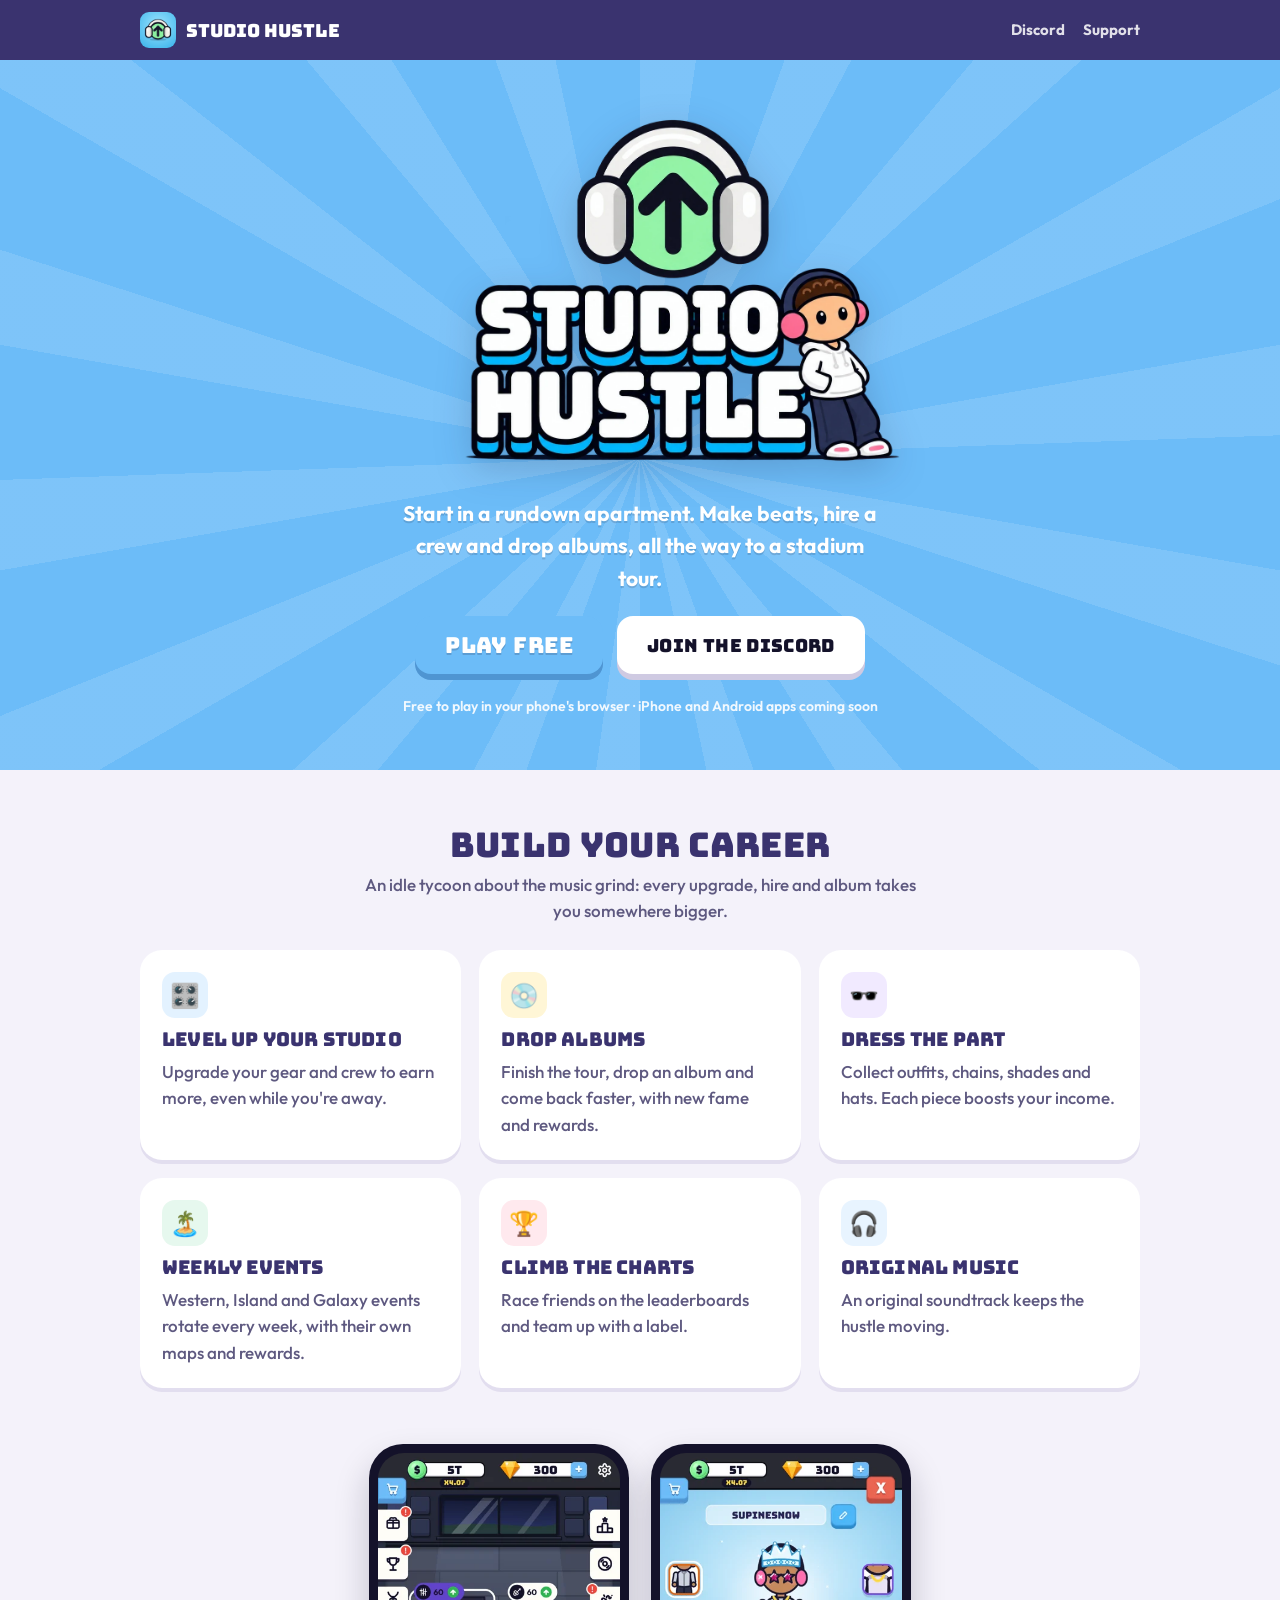
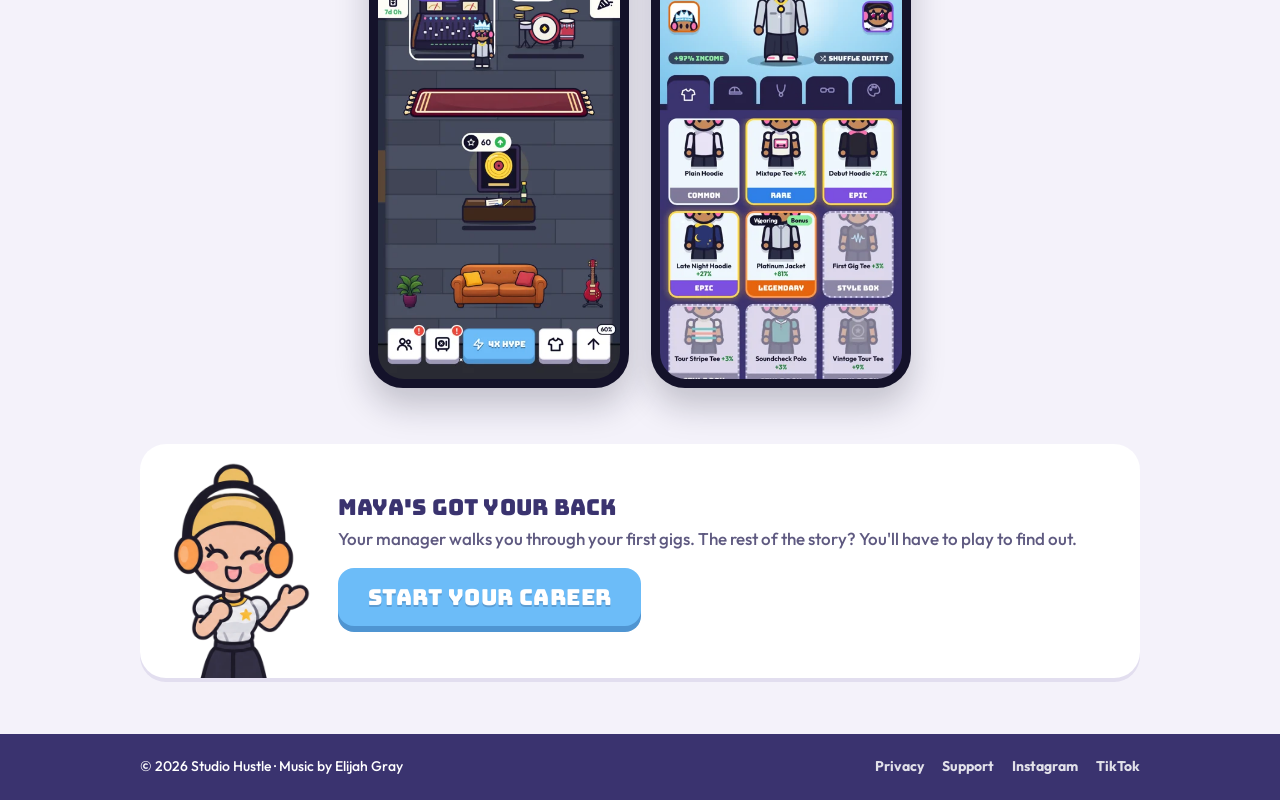
==== index.html @ 4336e664 "PlayStudioHustle.com: home, privacy policy and support pages Co-Authored-By: Claude Opus 5.5 <norepl" ====
<!doctype html>
<html lang="en">
<head>
<meta charset="utf-8">
<meta name="viewport" content="width=device-width, initial-scale=1, viewport-fit=cover">
<title>Studio Hustle: the idle music tycoon</title>
<meta name="description" content="Start in a rundown apartment and build your music career all the way to a stadium tour. A free idle music tycoon game.">
<meta property="og:title" content="Studio Hustle">
<meta property="og:description" content="Start in a rundown apartment and build your music career all the way to a stadium tour.">
<meta property="og:image" content="https://playstudiohustle.com/assets/logo.webp">
<meta name="theme-color" content="#6CBCF8">
<link rel="icon" href="assets/icon.svg" type="image/svg+xml">
<link rel="apple-touch-icon" href="assets/apple-touch-icon.png">
<link rel="preconnect" href="https://fonts.googleapis.com"><link rel="preconnect" href="https://fonts.gstatic.com" crossorigin>
<link href="https://fonts.googleapis.com/css2?family=Bungee&family=Outfit:wght@500;600;700;800&display=swap" rel="stylesheet">
<link rel="stylesheet" href="assets/site.css">
</head>
<body>
<header class="bar"><div class="wrap">
  <a class="brand" href="/"><img src="assets/icon-192.png" alt=""><span>Studio Hustle</span></a>
  <nav><a href="https://discord.gg/sbCgktutnd">Discord</a><a href="/support/">Support</a></nav>
</div></header>

<main>
  <section class="hero"><div class="wrap">
    <img class="logo" src="assets/logo.webp" alt="Studio Hustle" width="1237" height="906">
    <p class="tag">Start in a rundown apartment. Make beats, hire a crew and drop albums, all the way to a stadium tour.</p>
    <div class="ctas">
      <a class="btn" href="https://studiohustle.github.io/">Play free</a>
      <a class="btn alt" href="https://discord.gg/sbCgktutnd">Join the Discord</a>
    </div>
    <small>Free to play in your phone's browser · iPhone and Android apps coming soon</small>
  </div></section>

  <section class="band"><div class="wrap">
    <div class="sec-h"><h2>Build your career</h2><p>An idle tycoon about the music grind: every upgrade, hire and album takes you somewhere bigger.</p></div>
    <div class="feat">
      <div class="card"><div class="ic" style="background:#E3F2FF">🎛️</div><h3>Level up your studio</h3><p>Upgrade your gear and crew to earn more, even while you're away.</p></div>
      <div class="card"><div class="ic" style="background:#FFF6D6">💿</div><h3>Drop albums</h3><p>Finish the tour, drop an album and come back faster, with new fame and rewards.</p></div>
      <div class="card"><div class="ic" style="background:#F1EAFF">🕶️</div><h3>Dress the part</h3><p>Collect outfits, chains, shades and hats. Each piece boosts your income.</p></div>
      <div class="card"><div class="ic" style="background:#E6F8EE">🏝️</div><h3>Weekly events</h3><p>Western, Island and Galaxy events rotate every week, with their own maps and rewards.</p></div>
      <div class="card"><div class="ic" style="background:#FFE9EE">🏆</div><h3>Climb the charts</h3><p>Race friends on the leaderboards and team up with a label.</p></div>
      <div class="card"><div class="ic" style="background:#E8F4FF">🎧</div><h3>Original music</h3><p>An original soundtrack keeps the hustle moving.</p></div>
    </div>
  </div></section>

  <section class="band" style="padding-top:0"><div class="wrap">
    <div class="shots">
      <div class="phone"><img src="assets/shot-map.webp" alt="A Studio Hustle studio map with the player's artist and upgradeable stations" width="402" height="874" loading="lazy"></div>
      <div class="phone"><img src="assets/shot-style.webp" alt="The Style screen, with outfits and their income bonuses" width="402" height="874" loading="lazy"></div>
    </div>
  </div></section>

  <section class="band" style="padding-top:0"><div class="wrap">
    <div class="maya">
      <img src="assets/maya.webp" alt="Maya, your manager" width="360" height="518" loading="lazy">
      <div><h3>Maya's got your back</h3><p>Your manager walks you through your first gigs. The rest of the story? You'll have to play to find out.</p>
        <a class="btn" href="https://studiohustle.github.io/">Start your career</a></div>
    </div>
  </div></section>
</main>

<footer><div class="wrap">
  <span>© 2026 Studio Hustle · Music by Elijah Gray</span>
  <nav><a href="/privacy/">Privacy</a><a href="/support/">Support</a><a href="https://www.instagram.com/playstudiohustle/">Instagram</a><a href="https://www.tiktok.com/@playstudiohustle">TikTok</a></nav>
</div></footer>
</body>
</html>
---- assets/site.css ----
:root { --sky: #6CBCF8; --sky-d: #4F95D2; --ink: #14122A; --plum: #3A336F; --muted: #5E5980; --paper: #F4F2FA; --card: #fff; --sun: #FFD93D; --line: #E2DEEF; }
* { box-sizing: border-box; }
html, body { margin: 0; }
body { background: var(--paper); color: var(--ink); font: 500 17px/1.55 'Outfit', system-ui, -apple-system, 'Segoe UI', sans-serif; -webkit-font-smoothing: antialiased; }
a { color: var(--plum); }
h1, h2, h3 { font-family: 'Bungee', 'Outfit', system-ui, sans-serif; font-weight: 400; line-height: 1.1; letter-spacing: .01em; text-wrap: balance; margin: 0; }
.wrap { width: 100%; max-width: 1040px; margin: 0 auto; padding-left: max(20px, env(safe-area-inset-left, 0px)); padding-right: max(20px, env(safe-area-inset-right, 0px)); }

/* top bar */
.bar { background: var(--plum); }
.bar .wrap { display: flex; align-items: center; justify-content: space-between; gap: 12px; padding-block: 12px; }
.brand { display: flex; align-items: center; gap: 10px; color: #fff; text-decoration: none; font: 400 18px 'Bungee', sans-serif; }
.brand img { width: 36px; height: 36px; border-radius: 9px; }
.bar nav { display: flex; gap: 18px; }
.bar nav a { color: #fff; opacity: .85; text-decoration: none; font-weight: 700; font-size: 15px; }
.bar nav a:hover { opacity: 1; }

/* chunky game button */
.btn { display: inline-flex; align-items: center; justify-content: center; gap: 10px; min-height: 58px; padding: 0 30px; border-radius: 16px; background: var(--sky); color: #fff; text-decoration: none;
  font: 400 22px 'Bungee', sans-serif; letter-spacing: .02em; box-shadow: 0 6px 0 var(--sky-d); transition: transform .08s, box-shadow .08s; text-shadow: 0 2px 0 rgba(20,18,42,.18); }
.btn:active { transform: translateY(4px); box-shadow: 0 2px 0 var(--sky-d); }
.btn.alt { background: #fff; color: var(--ink); box-shadow: 0 6px 0 #CFCAE2; text-shadow: none; font-size: 18px; min-height: 52px; }
.btn.alt:active { box-shadow: 0 2px 0 #CFCAE2; }

/* hero */
.hero { background: var(--sky); position: relative; overflow: hidden; }
.hero::before { content: ''; position: absolute; inset: -40% -10% auto; height: 160%; background: repeating-conic-gradient(from 0deg at 50% 60%, rgba(255,255,255,.12) 0 8deg, transparent 8deg 20deg); pointer-events: none; }
.hero .wrap { position: relative; display: flex; flex-direction: column; align-items: center; text-align: center; gap: 22px; padding-block: 34px 52px; }
.hero .logo { width: min(520px, 92%); height: auto; filter: drop-shadow(0 10px 18px rgba(20,18,42,.18)); }
.hero p.tag { margin: 0; max-width: 34ch; color: #fff; font-size: 21px; font-weight: 700; text-shadow: 0 2px 0 rgba(20,18,42,.15); }
.hero .ctas { display: flex; flex-wrap: wrap; justify-content: center; gap: 16px 14px; }
.hero small { color: #fff; opacity: .9; font-weight: 600; font-size: 14px; }

/* sections */
section.band { padding-block: 56px; }
.feat { display: grid; grid-template-columns: repeat(3, minmax(0, 1fr)); gap: 18px; }
.card { background: var(--card); border-radius: 22px; padding: 22px; box-shadow: 0 4px 0 var(--line); }
.card h3 { font-size: 19px; margin-bottom: 8px; color: var(--plum); }
.card p { margin: 0; color: var(--muted); }
.card .ic { width: 46px; height: 46px; border-radius: 13px; display: grid; place-items: center; margin-bottom: 12px; font-size: 24px; }
.shots { display: flex; gap: 22px; justify-content: center; align-items: flex-end; flex-wrap: wrap; }
.phone { width: min(260px, 80vw); border-radius: 34px; padding: 9px; background: var(--ink); box-shadow: 0 18px 34px rgba(20,18,42,.22); }
.phone img { display: block; width: 100%; height: auto; border-radius: 26px; }
.sec-h { text-align: center; margin-bottom: 26px; }
.sec-h h2 { font-size: clamp(26px, 4vw, 34px); color: var(--plum); }
.sec-h p { margin: 8px auto 0; color: var(--muted); max-width: 52ch; }
.maya { display: flex; align-items: center; gap: 22px; background: #fff; border-radius: 26px; padding: 18px 26px 0; box-shadow: 0 4px 0 var(--line); }
.maya img { width: 150px; height: auto; align-self: flex-end; }
.maya div { padding-bottom: 18px; }
.maya h3 { font-size: 22px; color: var(--plum); margin-bottom: 6px; }
.maya p { margin: 0 0 16px; color: var(--muted); }

/* text pages */
.doc { max-width: 720px; padding-block: 40px 60px; }
.doc h1 { font-size: clamp(28px, 5vw, 38px); color: var(--plum); margin-bottom: 6px; }
.doc .eff { color: var(--muted); font-weight: 600; margin: 0 0 26px; }
.doc h2 { font-family: 'Outfit', sans-serif; font-weight: 800; font-size: 21px; margin: 30px 0 8px; color: var(--ink); }
.doc p, .doc li { color: #2F2B4A; }
.doc ul { padding-left: 22px; }
.doc li + li { margin-top: 6px; }
.doc .box { background: #fff; border-radius: 18px; padding: 18px 20px; box-shadow: 0 3px 0 var(--line); margin: 14px 0; }
.doc .box h3 { font: 800 18px 'Outfit', sans-serif; margin: 0 0 6px; }
.doc .box p { margin: 0; }
.mail { font-weight: 800; user-select: all; }

footer { background: var(--plum); color: #fff; }
footer .wrap { display: flex; flex-wrap: wrap; gap: 10px 22px; align-items: center; justify-content: space-between; padding-block: 22px; font-size: 14px; }
footer a { color: #fff; opacity: .85; text-decoration: none; font-weight: 700; }
footer nav { display: flex; gap: 18px; flex-wrap: wrap; }

@media (max-width: 760px) {
  .feat { grid-template-columns: minmax(0, 1fr); }
  .maya { flex-direction: column-reverse; text-align: center; padding: 22px 20px 0; }
  .maya div { padding-bottom: 0; }
  .bar nav { gap: 12px; } .bar nav a { font-size: 14px; }
  .brand span { display: none; }
  section.band { padding-block: 40px; }
}
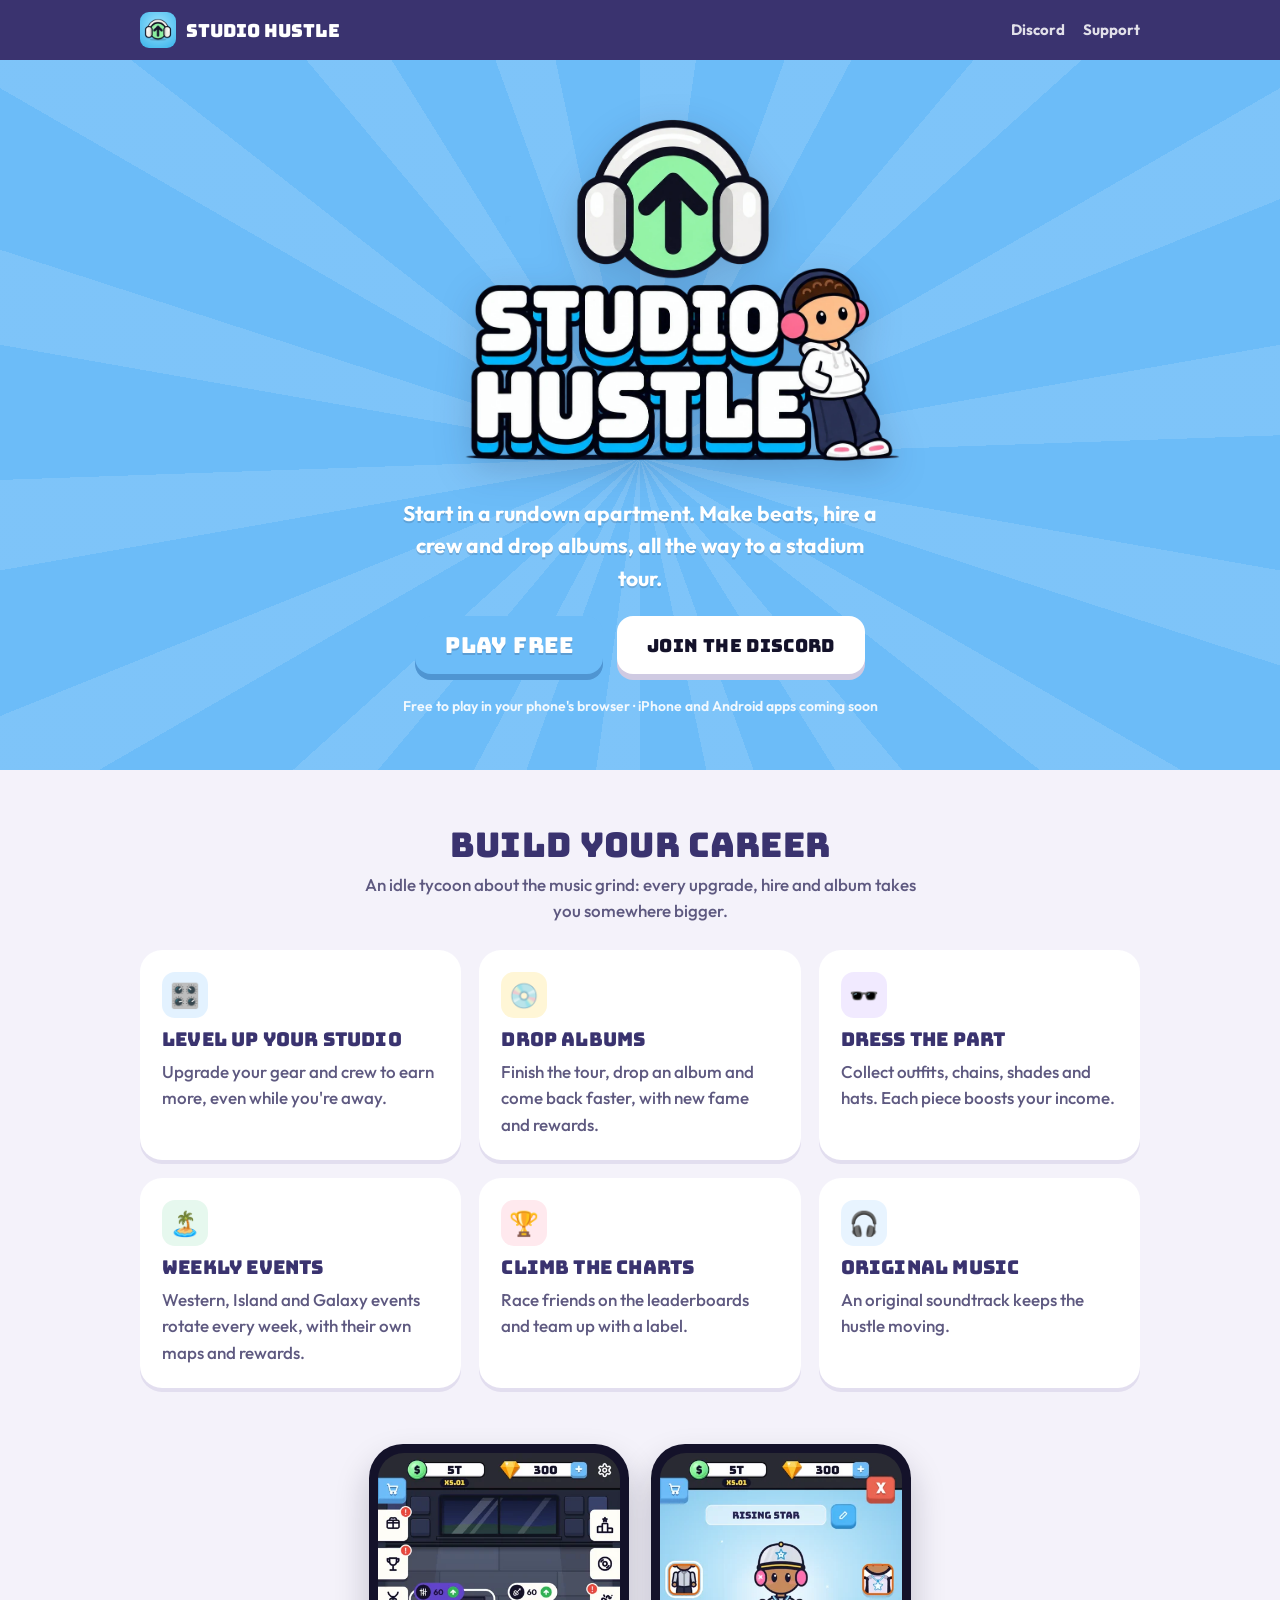
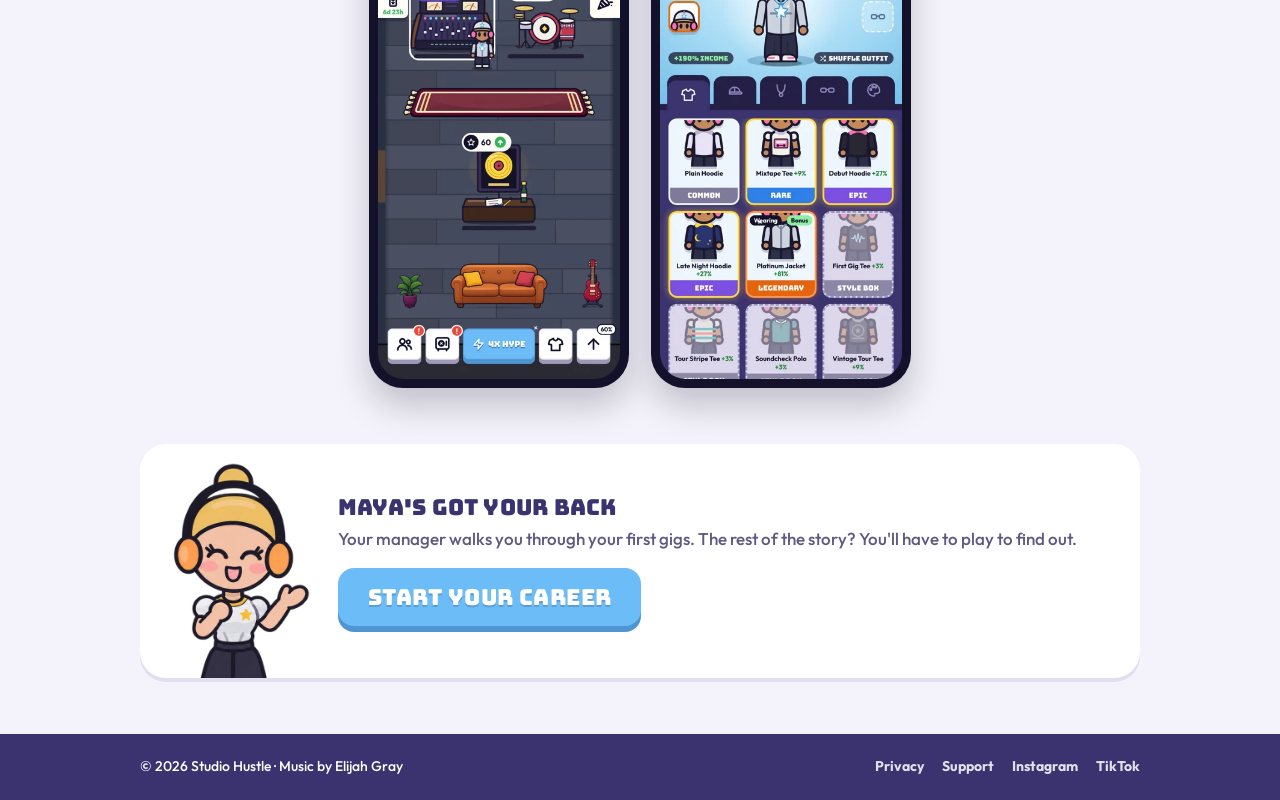
==== commit 0e85bf84: "Permanent Discord invite Co-Authored-By: Claude Opus 5.5 <noreply@anthropic.com> Claude-Session: htt" ====
--- a/index.html
+++ b/index.html
@@ -18,7 +18,7 @@
 <body>
 <header class="bar"><div class="wrap">
   <a class="brand" href="/"><img src="assets/icon-192.png" alt=""><span>Studio Hustle</span></a>
-  <nav><a href="https://discord.gg/sbCgktutnd">Discord</a><a href="/support/">Support</a></nav>
+  <nav><a href="https://discord.gg/CWRKKhvBDM">Discord</a><a href="/support/">Support</a></nav>
 </div></header>
 
 <main>
@@ -27,7 +27,7 @@
     <p class="tag">Start in a rundown apartment. Make beats, hire a crew and drop albums, all the way to a stadium tour.</p>
     <div class="ctas">
       <a class="btn" href="https://studiohustle.github.io/">Play free</a>
-      <a class="btn alt" href="https://discord.gg/sbCgktutnd">Join the Discord</a>
+      <a class="btn alt" href="https://discord.gg/CWRKKhvBDM">Join the Discord</a>
     </div>
     <small>Free to play in your phone's browser · iPhone and Android apps coming soon</small>
   </div></section>
--- a/assets/site.css
+++ b/assets/site.css
@@ -70,8 +70,12 @@
 
 @media (max-width: 760px) {
   .feat { grid-template-columns: minmax(0, 1fr); }
-  .maya { flex-direction: column-reverse; text-align: center; padding: 22px 20px 0; }
-  .maya div { padding-bottom: 0; }
+  .hero .logo { transform: translateX(-5%); }   /* the artist on the right of the logo pulls it off-center on narrow screens */
+  .maya { flex-direction: column; text-align: center; padding: 22px 20px 22px; }
+  .maya img { order: -1; width: 120px; align-self: center; margin-bottom: -4px; }
+  .maya div { padding-bottom: 0; display: flex; flex-direction: column; align-items: center; }
+  footer .wrap { flex-direction: column; justify-content: center; text-align: center; }
+  footer nav { justify-content: center; }
   .bar nav { gap: 12px; } .bar nav a { font-size: 14px; }
   .brand span { display: none; }
   section.band { padding-block: 40px; }
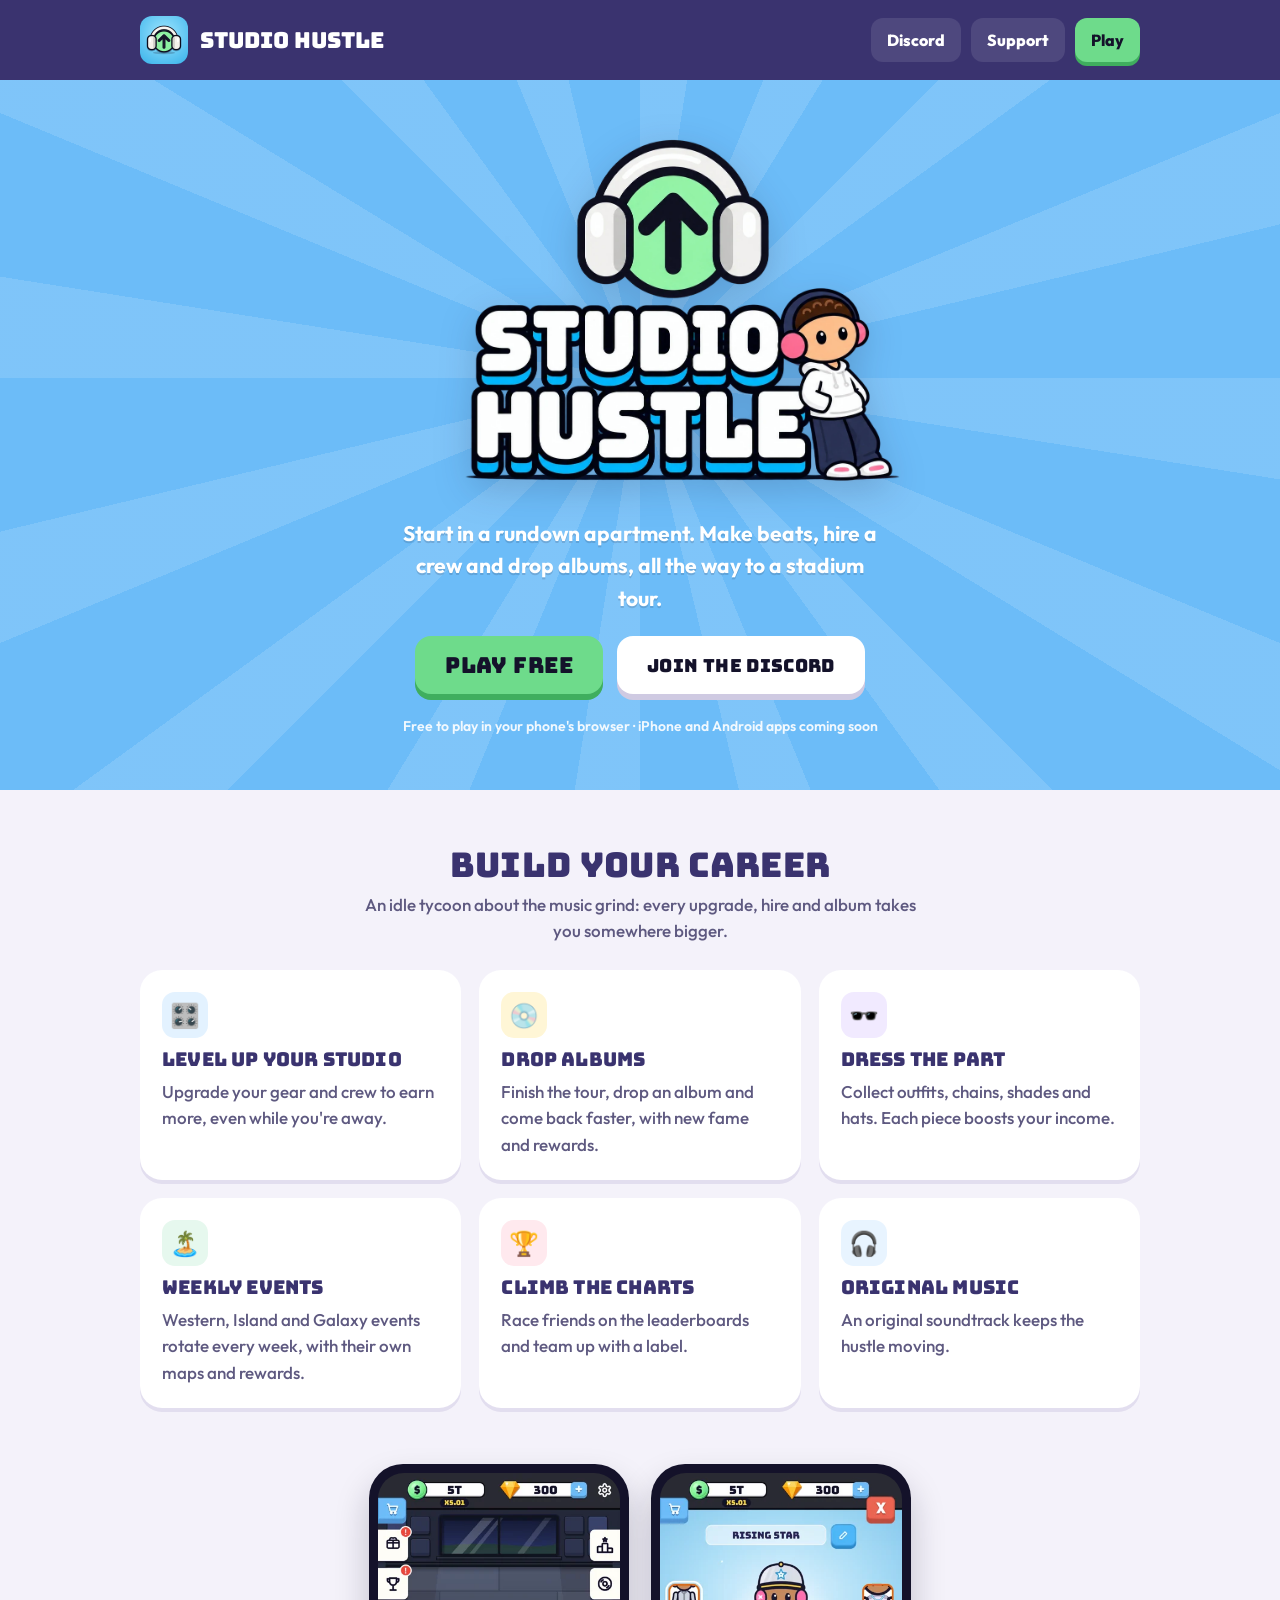
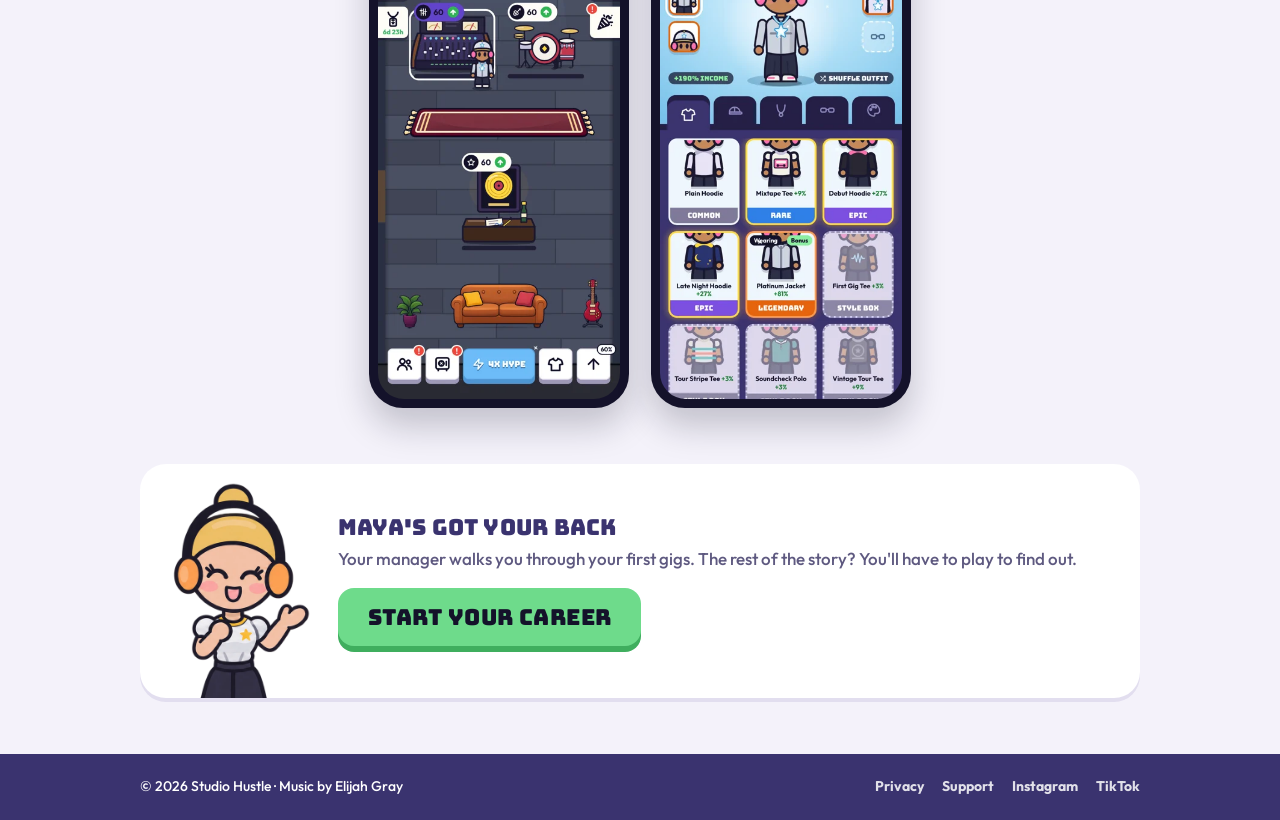
==== commit a960775d: "Spinning rays, green Play buttons, taller top bar with a Play button, cards react on hover Co-Author" ====
--- a/index.html
+++ b/index.html
@@ -18,7 +18,7 @@
 <body>
 <header class="bar"><div class="wrap">
   <a class="brand" href="/"><img src="assets/icon-192.png" alt=""><span>Studio Hustle</span></a>
-  <nav><a href="https://discord.gg/CWRKKhvBDM">Discord</a><a href="/support/">Support</a></nav>
+  <nav><a href="https://discord.gg/CWRKKhvBDM">Discord</a><a href="/support/">Support</a><a class="navplay" href="https://studiohustle.github.io/">Play</a></nav>
 </div></header>
 
 <main>
@@ -26,7 +26,7 @@
     <img class="logo" src="assets/logo.webp" alt="Studio Hustle" width="1237" height="906">
     <p class="tag">Start in a rundown apartment. Make beats, hire a crew and drop albums, all the way to a stadium tour.</p>
     <div class="ctas">
-      <a class="btn" href="https://studiohustle.github.io/">Play free</a>
+      <a class="btn go" href="https://studiohustle.github.io/">Play free</a>
       <a class="btn alt" href="https://discord.gg/CWRKKhvBDM">Join the Discord</a>
     </div>
     <small>Free to play in your phone's browser · iPhone and Android apps coming soon</small>
@@ -55,7 +55,7 @@
     <div class="maya">
       <img src="assets/maya.webp" alt="Maya, your manager" width="360" height="518" loading="lazy">
       <div><h3>Maya's got your back</h3><p>Your manager walks you through your first gigs. The rest of the story? You'll have to play to find out.</p>
-        <a class="btn" href="https://studiohustle.github.io/">Start your career</a></div>
+        <a class="btn go" href="https://studiohustle.github.io/">Start your career</a></div>
     </div>
   </div></section>
 </main>
--- a/assets/site.css
+++ b/assets/site.css
@@ -1,4 +1,4 @@
-:root { --sky: #6CBCF8; --sky-d: #4F95D2; --ink: #14122A; --plum: #3A336F; --muted: #5E5980; --paper: #F4F2FA; --card: #fff; --sun: #FFD93D; --line: #E2DEEF; }
+:root { --go: #6EDB8B; --go-d: #3FAE5E; --sky: #6CBCF8; --sky-d: #4F95D2; --ink: #14122A; --plum: #3A336F; --muted: #5E5980; --paper: #F4F2FA; --card: #fff; --sun: #FFD93D; --line: #E2DEEF; }
 * { box-sizing: border-box; }
 html, body { margin: 0; }
 body { background: var(--paper); color: var(--ink); font: 500 17px/1.55 'Outfit', system-ui, -apple-system, 'Segoe UI', sans-serif; -webkit-font-smoothing: antialiased; }
@@ -8,23 +8,30 @@
 
 /* top bar */
 .bar { background: var(--plum); }
-.bar .wrap { display: flex; align-items: center; justify-content: space-between; gap: 12px; padding-block: 12px; }
-.brand { display: flex; align-items: center; gap: 10px; color: #fff; text-decoration: none; font: 400 18px 'Bungee', sans-serif; }
-.brand img { width: 36px; height: 36px; border-radius: 9px; }
-.bar nav { display: flex; gap: 18px; }
-.bar nav a { color: #fff; opacity: .85; text-decoration: none; font-weight: 700; font-size: 15px; }
-.bar nav a:hover { opacity: 1; }
+.bar .wrap { display: flex; align-items: center; justify-content: space-between; gap: 12px; padding-block: 16px; }
+.brand { display: flex; align-items: center; gap: 12px; color: #fff; text-decoration: none; font: 400 22px 'Bungee', sans-serif; }
+.brand img { width: 48px; height: 48px; border-radius: 12px; }
+.bar nav { display: flex; align-items: center; gap: 10px; }
+.bar nav a { color: #fff; text-decoration: none; font-weight: 800; font-size: 16px; padding: 10px 16px; border-radius: 12px; background: rgba(255,255,255,.1); transition: background .15s; }
+.bar nav a:hover { background: rgba(255,255,255,.2); }
+.bar nav a.navplay { background: var(--go); box-shadow: 0 4px 0 var(--go-d); color: var(--ink); }
+.bar nav a.navplay:hover { background: #7DE89A; }
 
 /* chunky game button */
 .btn { display: inline-flex; align-items: center; justify-content: center; gap: 10px; min-height: 58px; padding: 0 30px; border-radius: 16px; background: var(--sky); color: #fff; text-decoration: none;
   font: 400 22px 'Bungee', sans-serif; letter-spacing: .02em; box-shadow: 0 6px 0 var(--sky-d); transition: transform .08s, box-shadow .08s; text-shadow: 0 2px 0 rgba(20,18,42,.18); }
 .btn:active { transform: translateY(4px); box-shadow: 0 2px 0 var(--sky-d); }
+.btn.go { background: var(--go); color: var(--ink); box-shadow: 0 6px 0 var(--go-d); text-shadow: none; }
+.btn.go:active { box-shadow: 0 2px 0 var(--go-d); }
+.btn:hover { filter: brightness(1.05); }
 .btn.alt { background: #fff; color: var(--ink); box-shadow: 0 6px 0 #CFCAE2; text-shadow: none; font-size: 18px; min-height: 52px; }
 .btn.alt:active { box-shadow: 0 2px 0 #CFCAE2; }
 
 /* hero */
 .hero { background: var(--sky); position: relative; overflow: hidden; }
-.hero::before { content: ''; position: absolute; inset: -40% -10% auto; height: 160%; background: repeating-conic-gradient(from 0deg at 50% 60%, rgba(255,255,255,.12) 0 8deg, transparent 8deg 20deg); pointer-events: none; }
+.hero::before { content: ''; position: absolute; left: 50%; top: 42%; width: 260vmax; height: 260vmax; margin: -130vmax 0 0 -130vmax; background: repeating-conic-gradient(from 0deg, rgba(255,255,255,.13) 0 9deg, transparent 9deg 22.5deg); pointer-events: none; animation: rays 60s linear infinite; }
+@keyframes rays { to { transform: rotate(360deg); } }
+@media (prefers-reduced-motion: reduce) { .hero::before { animation: none; } }
 .hero .wrap { position: relative; display: flex; flex-direction: column; align-items: center; text-align: center; gap: 22px; padding-block: 34px 52px; }
 .hero .logo { width: min(520px, 92%); height: auto; filter: drop-shadow(0 10px 18px rgba(20,18,42,.18)); }
 .hero p.tag { margin: 0; max-width: 34ch; color: #fff; font-size: 21px; font-weight: 700; text-shadow: 0 2px 0 rgba(20,18,42,.15); }
@@ -34,7 +41,9 @@
 /* sections */
 section.band { padding-block: 56px; }
 .feat { display: grid; grid-template-columns: repeat(3, minmax(0, 1fr)); gap: 18px; }
-.card { background: var(--card); border-radius: 22px; padding: 22px; box-shadow: 0 4px 0 var(--line); }
+.card { background: var(--card); border-radius: 22px; padding: 22px; box-shadow: 0 4px 0 var(--line); transition: transform .18s ease, box-shadow .18s ease; }
+@media (hover: hover) { .card:hover { transform: translateY(-5px) scale(1.02); box-shadow: 0 12px 22px rgba(58,51,111,.14), 0 4px 0 var(--line); } .card:hover .ic { transform: rotate(-8deg) scale(1.1); } }
+.card .ic { transition: transform .2s ease; }
 .card h3 { font-size: 19px; margin-bottom: 8px; color: var(--plum); }
 .card p { margin: 0; color: var(--muted); }
 .card .ic { width: 46px; height: 46px; border-radius: 13px; display: grid; place-items: center; margin-bottom: 12px; font-size: 24px; }
@@ -76,7 +85,7 @@
   .maya div { padding-bottom: 0; display: flex; flex-direction: column; align-items: center; }
   footer .wrap { flex-direction: column; justify-content: center; text-align: center; }
   footer nav { justify-content: center; }
-  .bar nav { gap: 12px; } .bar nav a { font-size: 14px; }
-  .brand span { display: none; }
+  .bar nav { gap: 6px; } .bar nav a { font-size: 14px; padding: 9px 11px; }
+  .brand span { display: none; } .brand img { width: 42px; height: 42px; }
   section.band { padding-block: 40px; }
 }
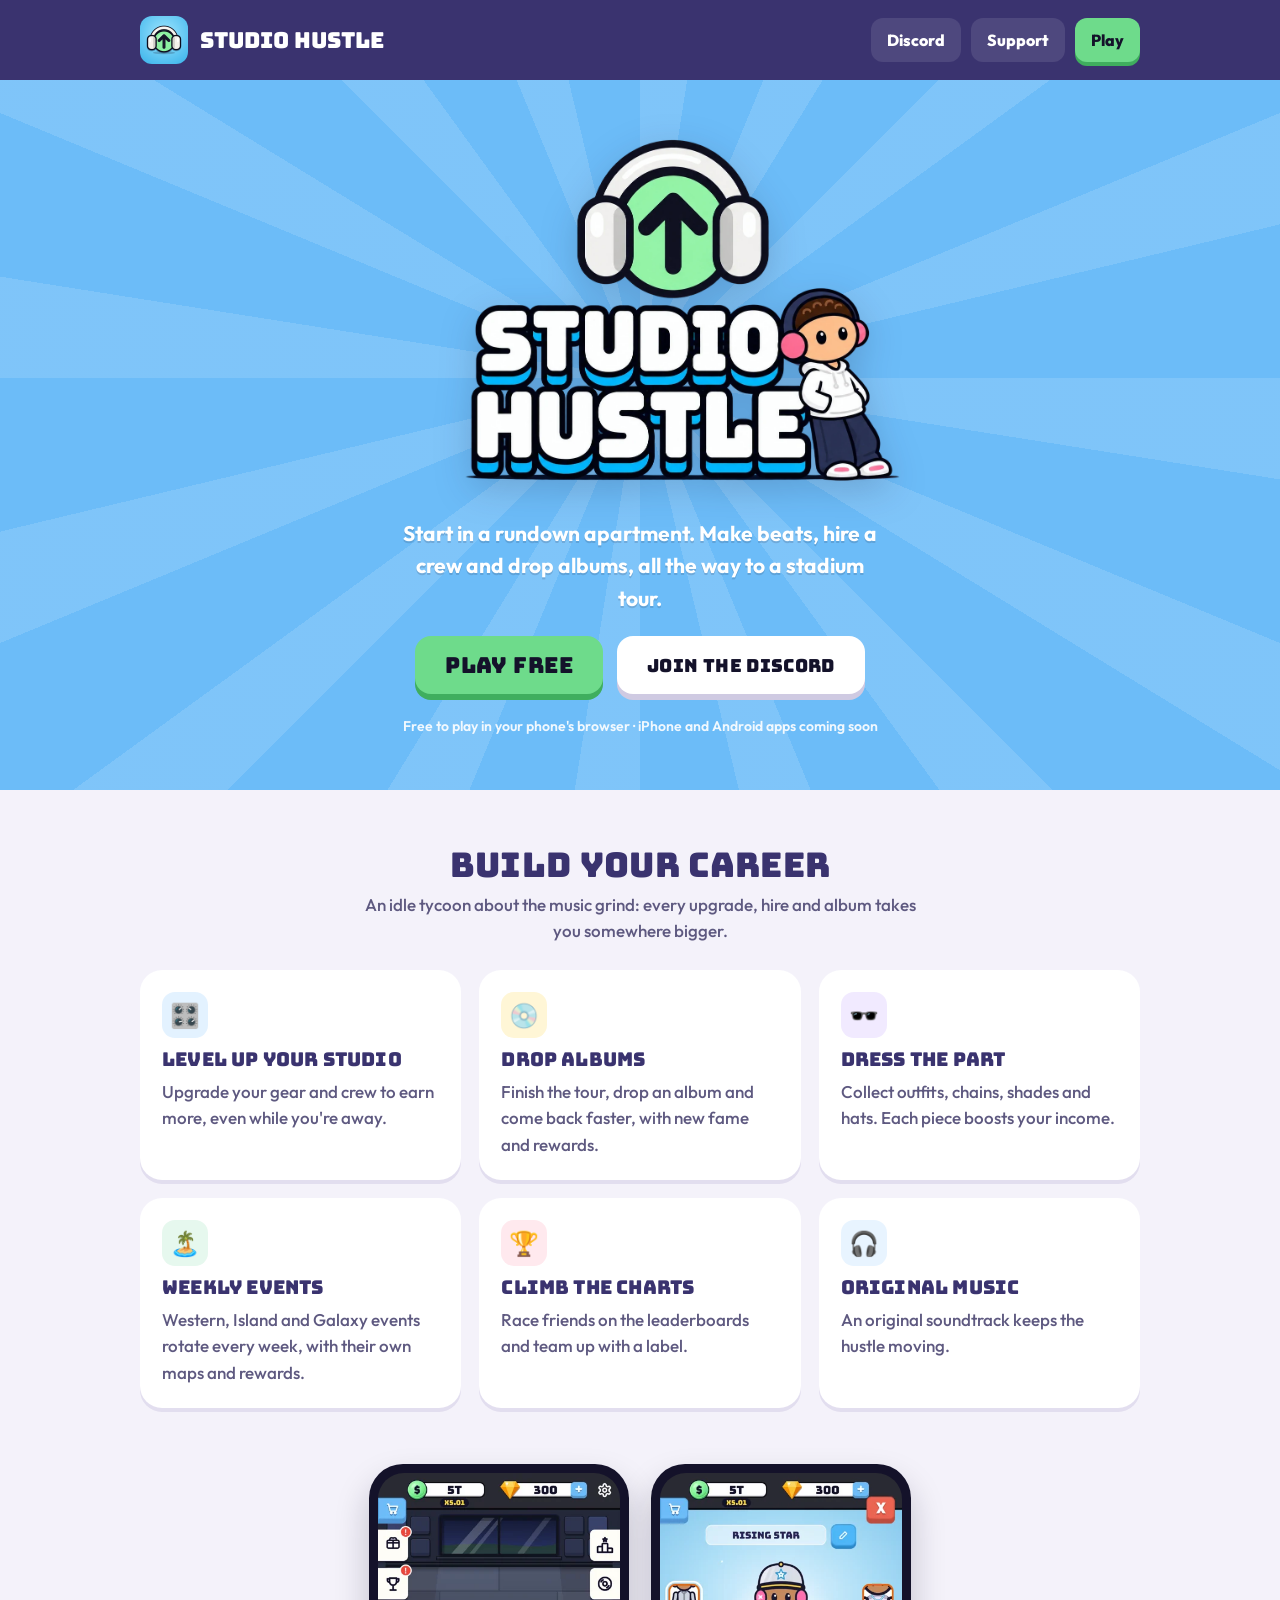
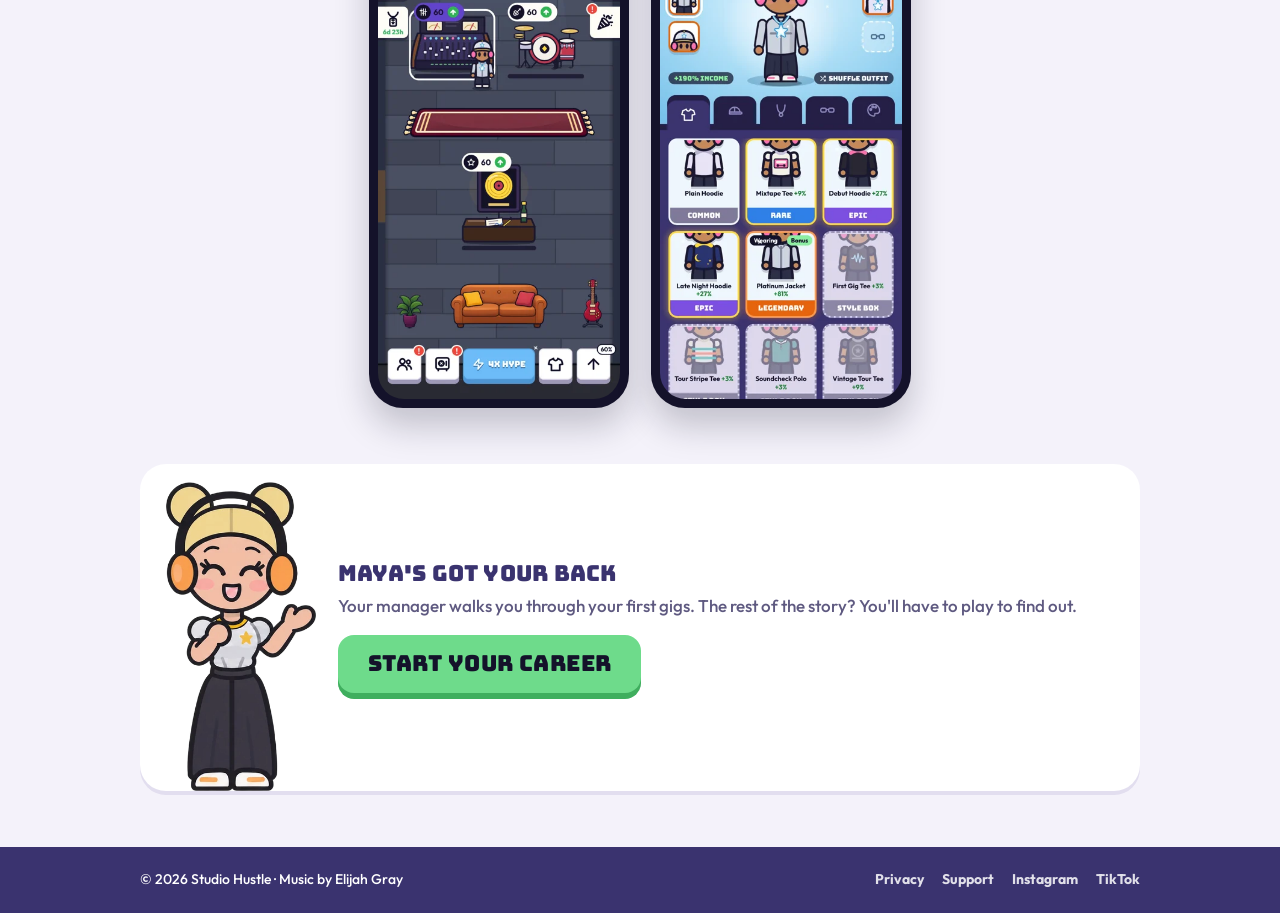
==== commit fc242eab: "Maya: current art with space buns Co-Authored-By: Claude Opus 5.5 <noreply@anthropic.com> Claude-Ses" ====
--- a/index.html
+++ b/index.html
@@ -53,7 +53,7 @@
 
   <section class="band" style="padding-top:0"><div class="wrap">
     <div class="maya">
-      <img src="assets/maya.webp" alt="Maya, your manager" width="360" height="518" loading="lazy">
+      <img src="assets/maya.webp" alt="Maya, your manager" width="272" height="560" loading="lazy">
       <div><h3>Maya's got your back</h3><p>Your manager walks you through your first gigs. The rest of the story? You'll have to play to find out.</p>
         <a class="btn go" href="https://studiohustle.github.io/">Start your career</a></div>
     </div>
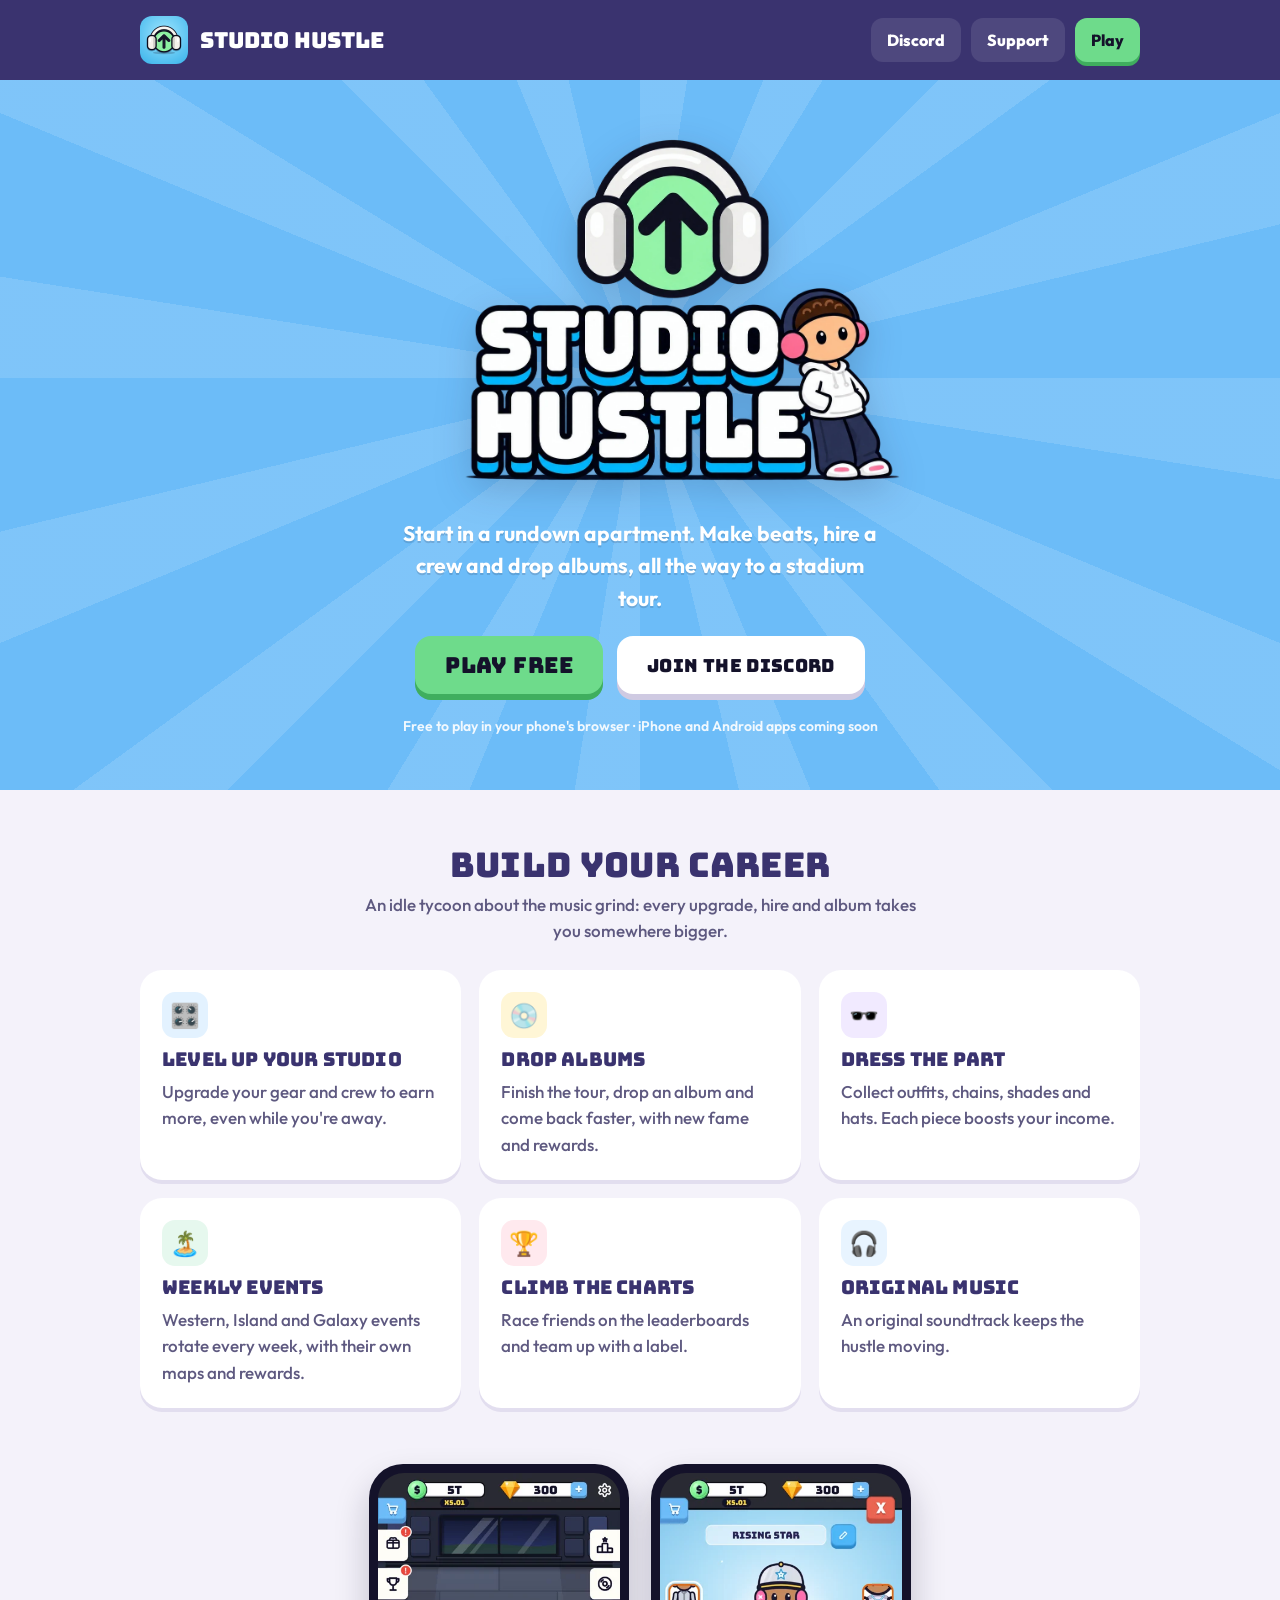
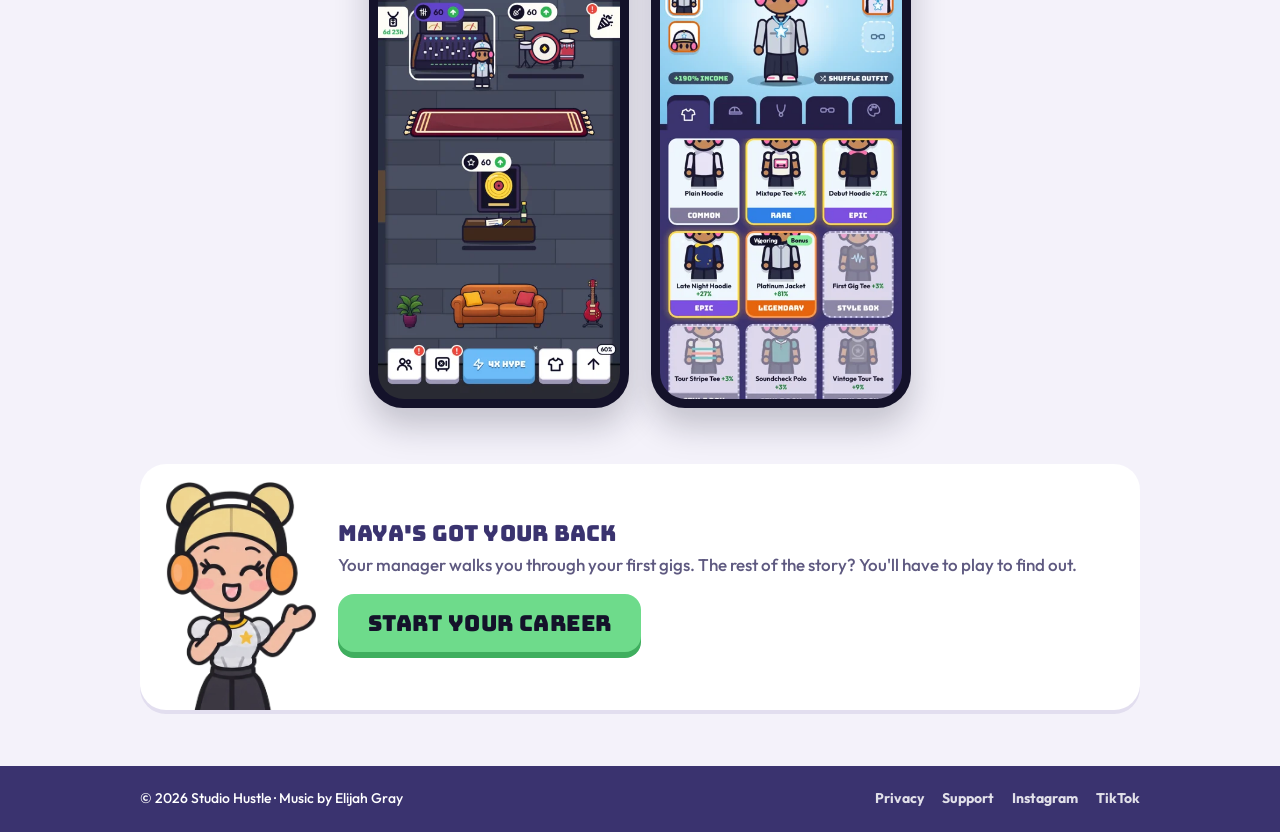
==== commit 097c9895: "Maya framed waist-up Co-Authored-By: Claude Opus 5.5 <noreply@anthropic.com> Claude-Session: https:/" ====
--- a/index.html
+++ b/index.html
@@ -53,7 +53,7 @@
 
   <section class="band" style="padding-top:0"><div class="wrap">
     <div class="maya">
-      <img src="assets/maya.webp" alt="Maya, your manager" width="272" height="560" loading="lazy">
+      <img src="assets/maya.webp" alt="Maya, your manager" width="341" height="518" loading="lazy">
       <div><h3>Maya's got your back</h3><p>Your manager walks you through your first gigs. The rest of the story? You'll have to play to find out.</p>
         <a class="btn go" href="https://studiohustle.github.io/">Start your career</a></div>
     </div>
